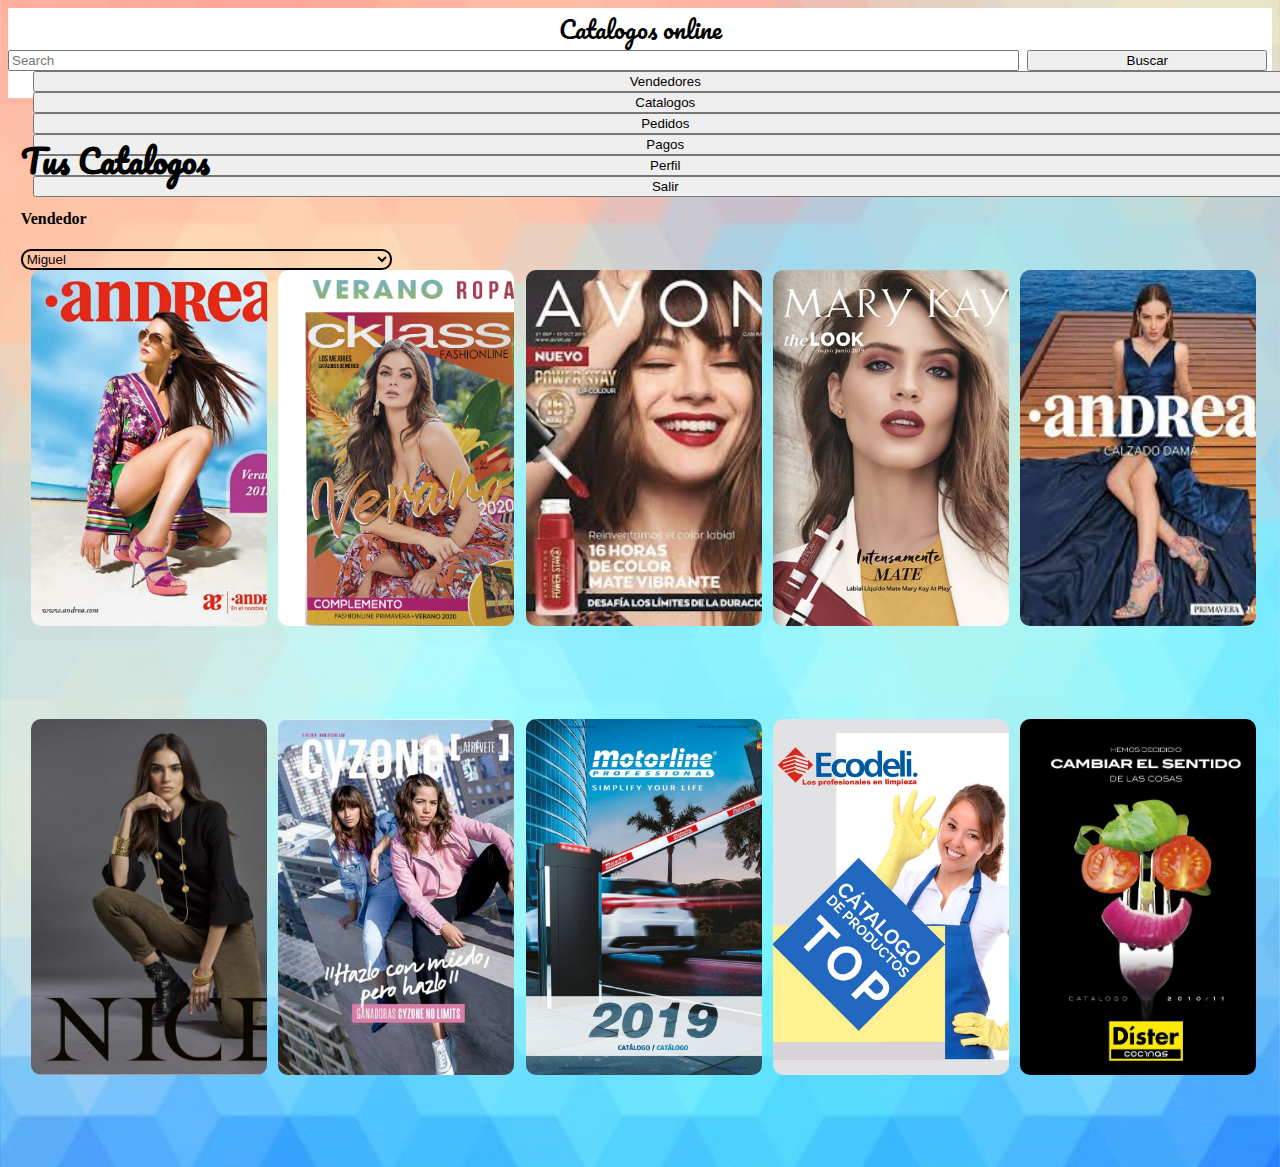
==== Catalogos-Cliente.html @ f49a79c6 "inicio" ====
<!DOCTYPE html>
<html lang="en">
<head>
    <meta charset="UTF-8">
     <meta name="viewport" content="width=device-width, initial-scale=1, shrink-to-fit=no">
    <style>
    @import url('https://fonts.googleapis.com/css2?family=Lobster&display=swap');
    @import url('https://fonts.googleapis.com/css2?family=Pacifico&display=swap');
    </style>
     <!-- Bootstrap CSS -->
    <link rel="stylesheet" href="https://stackpath.bootstrapcdn.com/bootstrap/4.5.0/css/bootstrap.min.css" integrity="sha384-9aIt2nRpC12Uk9gS9baDl411NQApFmC26EwAOH8WgZl5MYYxFfc+NcPb1dKGj7Sk" crossorigin="anonymous">
     <link rel="stylesheet" href="css/Barra-Menu.css">
     <link rel="stylesheet" href="css/Catalog-Clientes.css">
    <title>Tus Catalogos </title>
</head>
<body style="background-image: url(images/bg-06.jpg); background-size: cover;">
     <div class=" row row-barra" style="padding: 0%; margin: 0%;">
    <div class="col-2" id="Logo">
      <center>Catalogos
      online</center>
    </div>
    
    <div class="col-3 col-barra-busqueda" style="margin: 0px;align-self: center;padding: 0%; ">
    
    <nav class="navbar navbar-dark" style=" margin: 0px; padding: 0%;justify-content: center;align-items: center;">
    <form class="form-inline" style="width: 100%">
    <input class="form-control" style="width: 80%" type="search" placeholder="Search" aria-label="Search">&nbsp;
    <button class="btn btn-outline-success my-2 my-sm-0" style="width: 19%;" type="submit">Buscar</button>
    </form>
    </nav>
    
    
    
    </div>
    
    
    <div class="col-1 botones-estilo" style="align-self: center; padding: 0%;">
     <button class="btn botones-barra " onclick="location.href='PaginaVendedores-Cliente.html'" style="width: 100%;" >Vendedores</button>
    </div>
      <div class="col-1"  style="align-self: center;padding: 0%;" >
      <button class="btn botones-barra" onclick="location.href='Catalogos-Cliente.html'" style="width: 100%;" >Catalogos</button>
    </div>
      <div class="col-1"  style="align-self: center; padding: 0%;">
      <button class="btn botones-barra"  onclick="location.href='pedidos-Cliente.html'" style="width: 100%;" >Pedidos</button>
    </div>
      <div class="col-1"  style="align-self: center; padding: 0%;">
      <button class="btn botones-barra " style="width: 100%;" >Pagos</button>
    </div>
      <div class="col-1"  style="align-self: center; padding: 0%;">
      <button class="btn botones-barra" style="width: 100%;" >Perfil</button>
    </div>
      <div class="col-1"  style="align-self: center; padding: 0%;">
      <button class="btn botones-barra  "  onclick="location.href='inicio-sesion.html'" style="width: 100%;" >Salir</button>
    </div>
    
  </div>
  <div class="container-fluid">
   
   <div class="row cuerpo">
      <div class="col-2">
          
      </div>
      
      <div class="col-9" style=" padding-top: 1%; height: 100%; padding: 1%;margin: 0%; ">
      
        <div style="height: 15%">
            <h1>Tus Catalogos</h1>
            <h4>Vendedor</h4>
            <select style="background: none; width: 30%; border-radius: 10px; border: 2px solid black;">
                <option>Miguel</option>
                <option>Arturo</option>
                <option>Rocio</option>
                <option>Lupita </option>
                <option>Luis</option>
            </select> 
        </div>
           <div style="height: 100%;">
              <table style="width: 100%;">
                 
                 <tr>
                     
                     <td>
                        <div class="portada-catalogo" style="background-image: url(images/cat-1.jpg);background-size:cover;">
                        
                        </div> 
                        <div class="nom-catalogo">
                        
                        </div> 
                         
                     </td>
                     <td>
                          <div class="portada-catalogo" style="background-image: url(images/cat-2.jpg);background-size:cover;">
                       
                        </div> 
                        <div class="nom-catalogo">
                       
                        </div> 
                     </td>
                     <td>
                          <div class="portada-catalogo" style="background-image: url(images/cat-3.jpg);background-size:cover;">
                        
                        </div> 
                        <div class="nom-catalogo">
                       
                        </div> 
                     </td>
                     <td>
                          <div class="portada-catalogo" style="background-image: url(images/cat-4.jpg);background-size:cover;">
                        
                        </div> 
                        <div class="nom-catalogo">
                       
                        </div> 
                     </td>
                     <td>
                          <div class="portada-catalogo" style="background-image: url(images/cat-5.jpg);background-size:cover;">
                       
                        </div> 
                        <div class="nom-catalogo">
                       
                        </div> 
                     </td>
                     
                 </tr>
                  <tr>
                      <td>
                          <div class="portada-catalogo" style="background-image: url(images/cat-6.jpg);background-size:cover;">
                       
                        </div> 
                        <div class="nom-catalogo">
                        
                        </div> 
                      </td>
                      <td>
                          <div class="portada-catalogo" style="background-image: url(images/cat-7.jpg);background-size:cover;">
                        
                        </div> 
                        <div class="nom-catalogo">
                       
                        </div> 
                      </td>
                      <td>
                          <div class="portada-catalogo" style="background-image: url(images/cat-8.jpg);background-size:cover;">
                        
                        </div> 
                        <div class="nom-catalogo">
                       
                        </div> 
                      </td>
                      <td>
                          <div class="portada-catalogo" style="background-image: url(images/cat-9.jpg);background-size:cover;">
                        
                        </div> 
                        <div class="nom-catalogo">
                       
                        </div> 
                      </td>
                      <td>
                          <div class="portada-catalogo" style="background-image: url(images/cat-10.jpg);background-size:cover;">
                       
                        </div> 
                        <div class="nom-catalogo">
                        
                        </div> 
                      </td>
                    
                      
                  </tr>
                  
              </table>
               
               
               
           </div>
            
        </div>
        
          
      </div>
      
      
      
      
      <div class="col-1">
          
      </div>
       
   </div>
    

    
</body>
</html>
---- css/Barra-Menu.css ----
html, body{
    height: 100%;

}
.container-fluid{
  height: 100%;
  padding-left: 0px;
  padding-right: 0px;

    
}

.row-barra {
    height: 10%;
    background-color: white;
    
    
}

#Logo {
    background-color: white;
    font-family: 'Pacifico', cursive;
    font-size: 150%;
    margin: auto;
   
}
.botones-barra{
    background-color: ;
    margin-bottom: none;
    margin-left: 2%;
    
    

}
.botones-barra:hover{
    color:  white;
    background-color: #2ca444;
}
---- css/Catalog-Clientes.css ----
html, body{
    height: 100%;
   
    

}
.cuerpo{
    width: 100%;
    height: 100%;
   
       
}
h1,h2{
     font-family: 'Pacifico', cursive;
}
table{
 
    width: 100%;
   height:100%;
    
}
tr{
   width: 100%;
    height: 50%;
   
}
td{
  width: 16%;
}

div.portada-catalogo{
    justify-content: center;
   
    height: 80%;
   margin-left: 3%;
    border-radius: 10px;
    
   
   
}
div.nom-catalogo{
  
    
    height: 20%;
    text-align: center;
    line-height: 80px;
    margin-left:  3%;
    
}
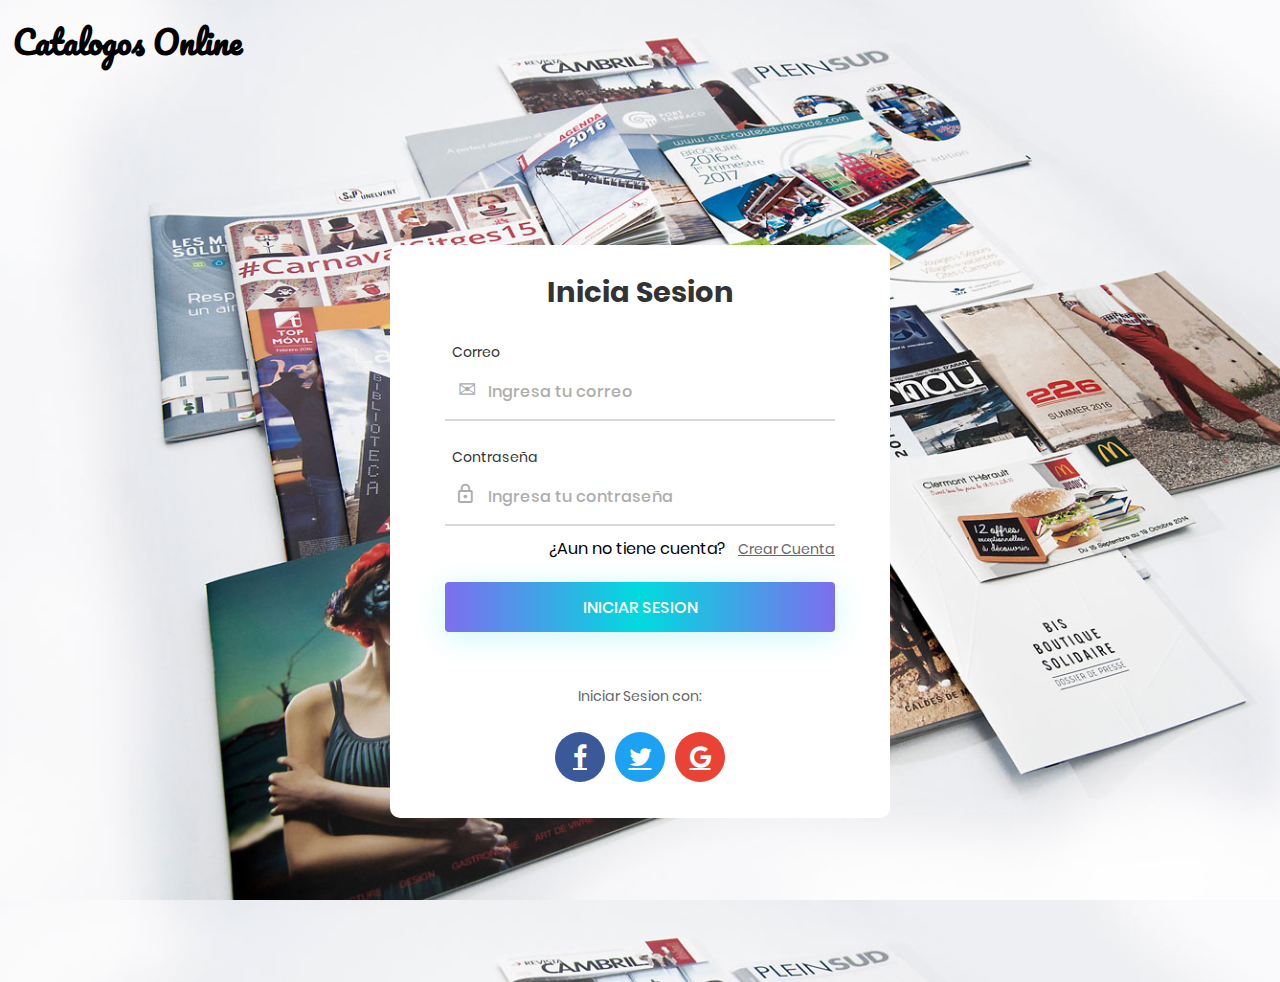
==== commit 489b06be: "Registro, Login, Perfil(listos), catalogos falta registro" ====
--- a/Catalogos-Cliente.html
+++ b/Catalogos-Cliente.html
@@ -11,6 +11,41 @@
     <link rel="stylesheet" href="https://stackpath.bootstrapcdn.com/bootstrap/4.5.0/css/bootstrap.min.css" integrity="sha384-9aIt2nRpC12Uk9gS9baDl411NQApFmC26EwAOH8WgZl5MYYxFfc+NcPb1dKGj7Sk" crossorigin="anonymous">
      <link rel="stylesheet" href="css/Barra-Menu.css">
      <link rel="stylesheet" href="css/Catalog-Clientes.css">
+     <style>
+       .container-fluid {
+        padding-top: 30px;
+        height: initial;
+       }
+       .content {
+        display: flex;
+        flex-direction: column;
+       }
+       .fila {
+         display: flex;
+       }
+       .catalogo {
+         height: 400px;
+         width: 250px;
+         cursor: pointer;
+       }
+       .btnPlus {
+        position: fixed;
+        bottom: 10px;
+        right: 25px;
+        border-radius: 100%;
+        padding: 10px;
+        background-color: teal;
+        height: 60px;
+        width: 60px;
+        text-align: center;
+        color: #ffff;
+        cursor: pointer;
+        font-size: 25px;
+       }
+       .btnPlus a {
+        color: #ffff;
+       }
+     </style>
     <title>Tus Catalogos </title>
 </head>
 <body style="background-image: url(images/bg-06.jpg); background-size: cover;">
@@ -41,7 +76,7 @@
       <button class="btn botones-barra" onclick="location.href='Catalogos-Cliente.html'" style="width: 100%;" >Catalogos</button>
     </div>
       <div class="col-1"  style="align-self: center; padding: 0%;">
-      <button class="btn botones-barra"  onclick="location.href='pedidos-Cliente.html'" style="width: 100%;" >Pedidos</button>
+      <a href="./perfil.html" class="btn botones-barra"  onclick="location.href='pedidos-Cliente.html'" style="width: 100%;" >Pedidos</a>
     </div>
       <div class="col-1"  style="align-self: center; padding: 0%;">
       <button class="btn botones-barra " style="width: 100%;" >Pagos</button>
@@ -50,37 +85,112 @@
       <button class="btn botones-barra" style="width: 100%;" >Perfil</button>
     </div>
       <div class="col-1"  style="align-self: center; padding: 0%;">
-      <button class="btn botones-barra  "  onclick="location.href='inicio-sesion.html'" style="width: 100%;" >Salir</button>
+      <button id="btnSignOut" class="btn botones-barra  "  onclick="location.href='inicio-sesion.html'" style="width: 100%;" >Salir</button>
     </div>
     
   </div>
   <div class="container-fluid">
    
-   <div class="row cuerpo">
-      <div class="col-2">
-          
-      </div>
+  <div style="height: 15%">
+      <h1>Tus Catalogos</h1> 
+  </div>
+  <div id="tabla" class="content">
+    <!-- <div class="fila">
+      <div class="catalogo">
+        <div class="portada-catalogo" style="background-image: url(./images/cat-1.jpg);background-size:cover;">
+                          
+        </div> 
+        <div class="nom-catalogo">
+        
+        </div>
+      </div>
+      <div class="catalogo">
+        <div class="portada-catalogo" style="background-image: url(images/cat-2.jpg);background-size:cover;">
+                         
+        </div> 
+        <div class="nom-catalogo">
+       
+        </div> 
+      </div>
+      <div class="catalogo">
+        <div class="portada-catalogo" style="background-image: url(images/cat-3.jpg);background-size:cover;">
+                          
+        </div> 
+        <div class="nom-catalogo">
+       
+        </div> 
+      </div>
+      <div class="catalogo">
+        <div class="portada-catalogo" style="background-image: url(images/cat-4.jpg);background-size:cover;">
+                          
+        </div> 
+        <div class="nom-catalogo">
+       
+        </div>
+      </div>
+      <div class="catalogo">
+        <div class="portada-catalogo" style="background-image: url(images/cat-5.jpg);background-size:cover;">
+                         
+        </div> 
+        <div class="nom-catalogo">
+       
+        </div>
+      </div>
+    </div> -->
+    <!-- <div class="catalogo">
+      <div class="portada-catalogo" style="background-image: url(images/cat-6.jpg);background-size:cover;">
+                       
+      </div> 
+      <div class="nom-catalogo">
       
+      </div>
+    </div>
+    <div class="catalogo">
+      <div class="portada-catalogo" style="background-image: url(images/cat-7.jpg);background-size:cover;">
+                        
+      </div> 
+      <div class="nom-catalogo">
+     
+      </div> 
+    </div>
+    <div class="catalogo">
+      <div class="portada-catalogo" style="background-image: url(images/cat-8.jpg);background-size:cover;">
+                        
+      </div> 
+      <div class="nom-catalogo">
+     
+      </div>
+    </div>
+    <div class="catalogo">
+      <div class="portada-catalogo" style="background-image: url(images/cat-9.jpg);background-size:cover;">
+                        
+      </div> 
+      <div class="nom-catalogo">
+     
+      </div>
+    </div>
+    <div class="catalogo">
+      <div class="portada-catalogo" style="background-image: url(images/cat-10.jpg);background-size:cover;">
+                       
+      </div> 
+      <div class="nom-catalogo">
+      
+      </div> 
+    </div> -->
+  </div>
+
+
+
+
+   <!-- <div class="row cuerpo"> 
       <div class="col-9" style=" padding-top: 1%; height: 100%; padding: 1%;margin: 0%; ">
-      
-        <div style="height: 15%">
-            <h1>Tus Catalogos</h1>
-            <h4>Vendedor</h4>
-            <select style="background: none; width: 30%; border-radius: 10px; border: 2px solid black;">
-                <option>Miguel</option>
-                <option>Arturo</option>
-                <option>Rocio</option>
-                <option>Lupita </option>
-                <option>Luis</option>
-            </select> 
-        </div>
            <div style="height: 100%;">
               <table style="width: 100%;">
                  
                  <tr>
-                     
-                     <td>
-                        <div class="portada-catalogo" style="background-image: url(images/cat-1.jpg);background-size:cover;">
+                   
+                     <td>
+                        <div class="portada-catalogo" style="background-image: url(./images/cat-1.jpg);background-size:cover;">
                         
                         </div> 
                         <div class="nom-catalogo">
@@ -89,105 +199,91 @@
                          
                      </td>
                      <td>
-                          <div class="portada-catalogo" style="background-image: url(images/cat-2.jpg);background-size:cover;">
-                       
-                        </div> 
-                        <div class="nom-catalogo">
-                       
-                        </div> 
-                     </td>
-                     <td>
-                          <div class="portada-catalogo" style="background-image: url(images/cat-3.jpg);background-size:cover;">
-                        
-                        </div> 
-                        <div class="nom-catalogo">
-                       
-                        </div> 
-                     </td>
-                     <td>
-                          <div class="portada-catalogo" style="background-image: url(images/cat-4.jpg);background-size:cover;">
-                        
-                        </div> 
-                        <div class="nom-catalogo">
-                       
-                        </div> 
-                     </td>
-                     <td>
-                          <div class="portada-catalogo" style="background-image: url(images/cat-5.jpg);background-size:cover;">
-                       
-                        </div> 
-                        <div class="nom-catalogo">
-                       
-                        </div> 
-                     </td>
-                     
+                        <div class="portada-catalogo" style="background-image: url(images/cat-2.jpg);background-size:cover;">
+                       
+                        </div> 
+                        <div class="nom-catalogo">
+                       
+                        </div> 
+                     </td>
+                     <td>
+                        <div class="portada-catalogo" style="background-image: url(images/cat-3.jpg);background-size:cover;">
+                        
+                        </div> 
+                        <div class="nom-catalogo">
+                       
+                        </div> 
+                     </td>
+                     <td>
+                        <div class="portada-catalogo" style="background-image: url(images/cat-4.jpg);background-size:cover;">
+                        
+                        </div> 
+                        <div class="nom-catalogo">
+                       
+                        </div> 
+                     </td>
+                     <td>
+                        <div class="portada-catalogo" style="background-image: url(images/cat-5.jpg);background-size:cover;">
+                       
+                        </div> 
+                        <div class="nom-catalogo">
+                       
+                        </div> 
+                     </td>                  
                  </tr>
                   <tr>
                       <td>
-                          <div class="portada-catalogo" style="background-image: url(images/cat-6.jpg);background-size:cover;">
-                       
-                        </div> 
-                        <div class="nom-catalogo">
-                        
-                        </div> 
-                      </td>
-                      <td>
-                          <div class="portada-catalogo" style="background-image: url(images/cat-7.jpg);background-size:cover;">
-                        
-                        </div> 
-                        <div class="nom-catalogo">
-                       
-                        </div> 
-                      </td>
-                      <td>
-                          <div class="portada-catalogo" style="background-image: url(images/cat-8.jpg);background-size:cover;">
-                        
-                        </div> 
-                        <div class="nom-catalogo">
-                       
-                        </div> 
-                      </td>
-                      <td>
-                          <div class="portada-catalogo" style="background-image: url(images/cat-9.jpg);background-size:cover;">
-                        
-                        </div> 
-                        <div class="nom-catalogo">
-                       
-                        </div> 
-                      </td>
-                      <td>
-                          <div class="portada-catalogo" style="background-image: url(images/cat-10.jpg);background-size:cover;">
-                       
-                        </div> 
-                        <div class="nom-catalogo">
-                        
-                        </div> 
-                      </td>
-                    
-                      
+                        <div class="portada-catalogo" style="background-image: url(images/cat-6.jpg);background-size:cover;">
+                       
+                        </div> 
+                        <div class="nom-catalogo">
+                        
+                        </div> 
+                      </td>
+                      <td>
+                        <div class="portada-catalogo" style="background-image: url(images/cat-7.jpg);background-size:cover;">
+                        
+                        </div> 
+                        <div class="nom-catalogo">
+                       
+                        </div> 
+                      </td>
+                      <td>
+                        <div class="portada-catalogo" style="background-image: url(images/cat-8.jpg);background-size:cover;">
+                        
+                        </div> 
+                        <div class="nom-catalogo">
+                       
+                        </div> 
+                      </td>
+                      <td>
+                        <div class="portada-catalogo" style="background-image: url(images/cat-9.jpg);background-size:cover;">
+                        
+                        </div> 
+                        <div class="nom-catalogo">
+                       
+                        </div> 
+                      </td>
+                      <td>
+                        <div class="portada-catalogo" style="background-image: url(images/cat-10.jpg);background-size:cover;">
+                       
+                        </div> 
+                        <div class="nom-catalogo">
+                        
+                        </div> 
+                      </td>             
                   </tr>
                   
               </table>
-               
-               
-               
-           </div>
-            
-        </div>
-        
-          
-      </div>
-      
-      
-      
-      
-      <div class="col-1">
-          
-      </div>
+           </div>      
+      </div>   
+    </div> -->
        
    </div>
     
-
-    
+   <div class="btnPlus"><a href="./catalogo.html">+</a></div>
+   <script src="./js/jquery.min.js"></script>
+   <script src="./js/app/barra.js"></script>
+   <script src="./js/app/catalogos.js"></script>
 </body>
 </html>